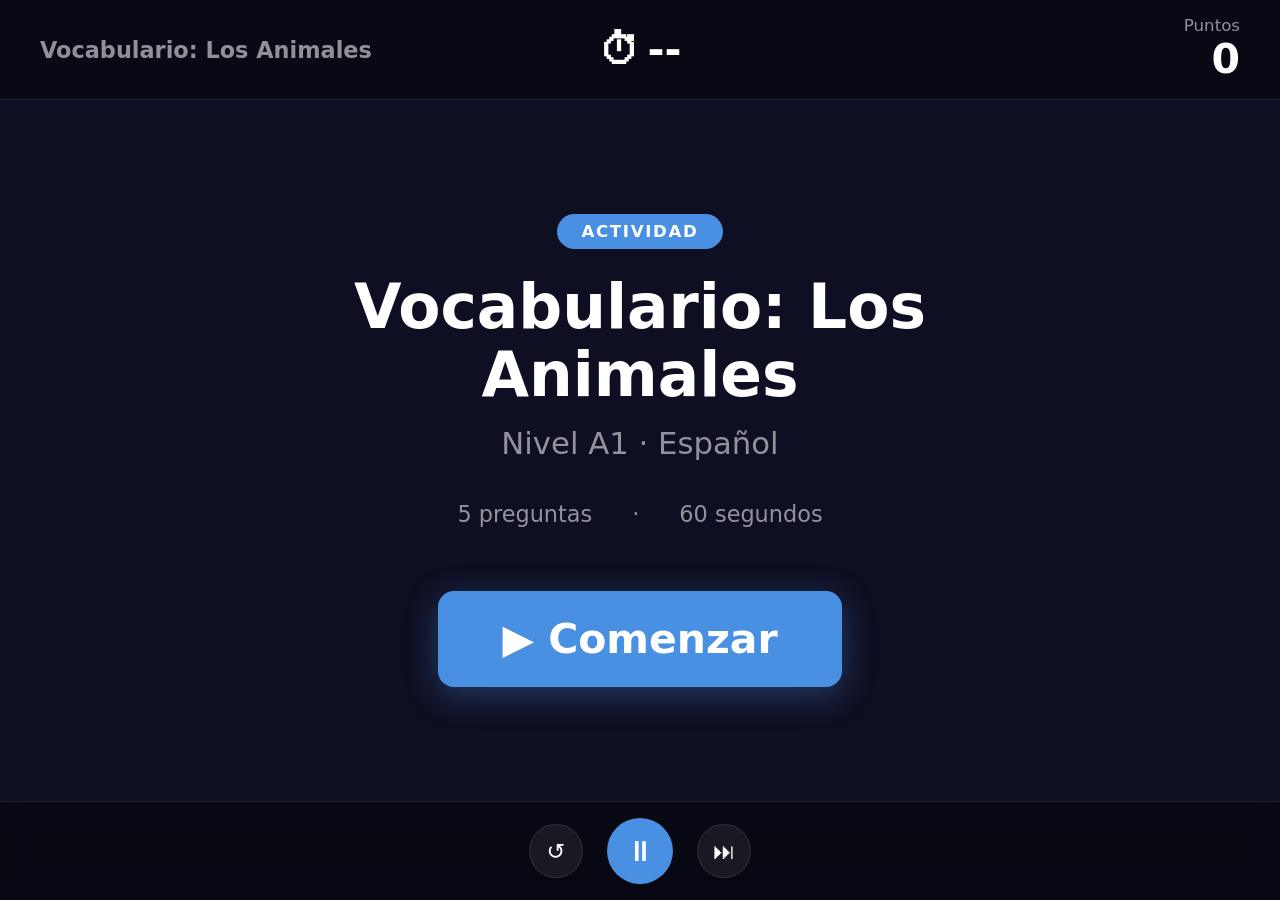
==== tv/index.html @ 31a85d8f "feat: add EduPlay educational platform MVP (Part 1) Modular activity engine with Quiz template, cent" ====
<!DOCTYPE html>
<html lang="es">
<head>
  <meta charset="UTF-8">
  <meta name="viewport" content="width=device-width, initial-scale=1.0">
  <title>EduPlay — Actividades Educativas</title>
  <link rel="stylesheet" href="styles/base.css">
  <link rel="stylesheet" href="styles/layout.css">
  <link rel="stylesheet" href="styles/components.css">
</head>
<body>
  <div id="app">
    <div id="player-container">
      <div id="hud"></div>
      <div id="main-area"></div>
      <div id="controls"></div>
    </div>
  </div>
  <script type="module" src="main.js"></script>
</body>
</html>
---- tv/styles/base.css ----
/* ═══════════════════════════════════════════════════════════
   BASE — CSS custom properties (skin: default) + reset
   ═══════════════════════════════════════════════════════════ */

:root {
  /* ── Colors ─────────────────────────────────────────────── */
  --skin-bg:           #0f0f23;
  --skin-surface:      #1a1a35;
  --skin-primary:      #4a90e2;
  --skin-primary-dark: #357abd;
  --skin-correct:      #4caf50;
  --skin-correct-bg:   rgba(76, 175, 80, 0.15);
  --skin-wrong:        #f44336;
  --skin-wrong-bg:     rgba(244, 67, 54, 0.15);
  --skin-text:         #ffffff;
  --skin-text-muted:   rgba(255, 255, 255, 0.55);
  --skin-card-bg:      rgba(255, 255, 255, 0.07);
  --skin-card-hover:   rgba(255, 255, 255, 0.14);
  --skin-border:       rgba(255, 255, 255, 0.1);

  /* ── Typography — fluid scale for large screens ──────────── */
  --font-sm:  clamp(0.85rem, 1.3vw,  1.05rem);
  --font-base:clamp(1rem,    1.8vw,  1.4rem);
  --font-lg:  clamp(1.3rem,  2.4vw,  2rem);
  --font-xl:  clamp(1.7rem,  3.2vw,  2.8rem);
  --font-xxl: clamp(2.2rem,  4.8vw,  4.2rem);

  /* ── Spacing ─────────────────────────────────────────────── */
  --space-xs: 0.5rem;
  --space-sm: 1rem;
  --space-md: 1.5rem;
  --space-lg: 2.5rem;
  --space-xl: 4rem;

  /* ── Shape ───────────────────────────────────────────────── */
  --skin-btn-radius:  16px;
  --skin-card-radius: 20px;

  /* ── Motion ──────────────────────────────────────────────── */
  --t-fast: 150ms ease;
  --t-base: 300ms ease;
  --t-slow: 500ms ease;

  /* ── Font stack (optimised for Windows interactive boards) ── */
  --skin-font: 'Segoe UI', system-ui, -apple-system, sans-serif;
}

/* ─── Reset ─────────────────────────────────────────────── */
*, *::before, *::after {
  box-sizing: border-box;
  margin: 0;
  padding: 0;
}

html, body {
  height: 100%;
  overflow: hidden;
}

body {
  font-family: var(--skin-font);
  font-size: var(--font-base);
  color: var(--skin-text);
  background-color: var(--skin-bg);
  -webkit-font-smoothing: antialiased;
  touch-action: manipulation;
}

button {
  font-family: inherit;
  cursor: pointer;
  border: none;
  background: none;
  color: inherit;
}

img {
  display: block;
  max-width: 100%;
}

/* ─── Global utilities ───────────────────────────────────── */
.hidden { display: none !important; }

.fade-in {
  animation: fadeIn var(--t-base) forwards;
}

@keyframes fadeIn {
  from { opacity: 0; transform: translateY(12px); }
  to   { opacity: 1; transform: translateY(0); }
}
---- tv/styles/layout.css ----
/* ═══════════════════════════════════════════════════════════
   LAYOUT — Player grid (HUD | main | controls)
   ═══════════════════════════════════════════════════════════ */

#app {
  width: 100vw;
  height: 100vh;
  display: flex;
  align-items: stretch;
}

#player-container {
  width: 100%;
  height: 100%;
  display: grid;
  grid-template-rows: auto 1fr auto;
  position: relative;
}

/* ─── HUD (top bar) ──────────────────────────────────────── */
#hud {
  display: flex;
  align-items: center;
  justify-content: space-between;
  padding: var(--space-sm) var(--space-lg);
  background: rgba(0, 0, 0, 0.35);
  backdrop-filter: blur(12px);
  border-bottom: 1px solid var(--skin-border);
  min-height: 72px;
  z-index: 10;
}

/* ─── Main content area ───────────────────────────────────── */
#main-area {
  display: flex;
  align-items: center;
  justify-content: center;
  padding: var(--space-lg);
  overflow: hidden;
  position: relative;
}

/* ─── Teacher controls (bottom bar) ──────────────────────── */
#controls {
  display: flex;
  align-items: center;
  justify-content: center;
  gap: var(--space-md);
  padding: var(--space-sm) var(--space-lg);
  background: rgba(0, 0, 0, 0.45);
  backdrop-filter: blur(12px);
  border-top: 1px solid var(--skin-border);
  min-height: 72px;
  z-index: 10;
}
---- tv/styles/components.css ----
/* ═══════════════════════════════════════════════════════════
   COMPONENTS — HUD · Controls · Start · End · Quiz
   ═══════════════════════════════════════════════════════════ */

/* ─── HUD ────────────────────────────────────────────────── */
.hud-left  { flex: 1; overflow: hidden; }
.hud-center { flex: 1; display: flex; justify-content: center; }
.hud-right  { flex: 1; display: flex; justify-content: flex-end; }

.hud-title {
  font-size: var(--font-base);
  font-weight: 600;
  color: var(--skin-text-muted);
  white-space: nowrap;
  overflow: hidden;
  text-overflow: ellipsis;
}

.hud-timer {
  display: flex;
  align-items: center;
  gap: var(--space-xs);
  font-size: var(--font-xl);
  font-weight: 700;
  font-variant-numeric: tabular-nums;
}

.hud-timer.timer-warning {
  color: var(--skin-wrong);
  animation: timerPulse 1s infinite;
}

@keyframes timerPulse {
  0%, 100% { opacity: 1; }
  50%       { opacity: 0.45; }
}

.hud-score {
  display: flex;
  flex-direction: column;
  align-items: flex-end;
}

.score-label { font-size: var(--font-sm); color: var(--skin-text-muted); }

.score-value {
  font-size: var(--font-xl);
  font-weight: 700;
  font-variant-numeric: tabular-nums;
}

.score-value.score-bump { animation: scoreBump 300ms ease; }

@keyframes scoreBump {
  0%   { transform: scale(1); }
  50%  { transform: scale(1.35); color: var(--skin-correct); }
  100% { transform: scale(1); }
}

/* ─── Teacher controls ────────────────────────────────────── */
.controls-bar {
  display: flex;
  gap: var(--space-md);
  align-items: center;
}

.ctrl-btn {
  display: flex;
  align-items: center;
  justify-content: center;
  width: 54px;
  height: 54px;
  border-radius: 50%;
  font-size: 1.4rem;
  background: var(--skin-card-bg);
  color: var(--skin-text);
  border: 1px solid var(--skin-border);
  transition: background var(--t-fast), transform var(--t-fast);
}

.ctrl-btn:hover  { background: var(--skin-card-hover); transform: scale(1.06); }
.ctrl-btn:active { transform: scale(0.94); }

.ctrl-btn.ctrl-primary {
  background: var(--skin-primary);
  border-color: transparent;
  width: 66px;
  height: 66px;
  font-size: 1.8rem;
}

.ctrl-btn.ctrl-primary:hover { background: var(--skin-primary-dark); }

/* ─── Start Screen ────────────────────────────────────────── */
.start-screen {
  display: flex;
  align-items: center;
  justify-content: center;
  width: 100%;
  height: 100%;
}

.start-content {
  text-align: center;
  max-width: 820px;
  padding: var(--space-xl);
}

.start-badge {
  display: inline-block;
  background: var(--skin-primary);
  color: #fff;
  padding: var(--space-xs) var(--space-md);
  border-radius: 999px;
  font-size: var(--font-sm);
  font-weight: 700;
  text-transform: uppercase;
  letter-spacing: 0.1em;
  margin-bottom: var(--space-md);
}

.start-title {
  font-size: var(--font-xxl);
  font-weight: 800;
  line-height: 1.1;
  margin-bottom: var(--space-sm);
}

.start-subtitle {
  font-size: var(--font-lg);
  color: var(--skin-text-muted);
  margin-bottom: var(--space-lg);
}

.start-meta {
  display: flex;
  gap: var(--space-lg);
  justify-content: center;
  color: var(--skin-text-muted);
  font-size: var(--font-base);
  margin-bottom: var(--space-xl);
}

.start-meta span::before {
  content: '·';
  margin-right: var(--space-lg);
}

.start-meta span:first-child::before { content: ''; margin-right: 0; }

.btn-start {
  display: inline-flex;
  align-items: center;
  justify-content: center;
  gap: var(--space-sm);
  background: var(--skin-primary);
  color: #fff;
  font-size: var(--font-xl);
  font-weight: 700;
  padding: var(--space-md) var(--space-xl);
  border-radius: var(--skin-btn-radius);
  min-width: 300px;
  transition: background var(--t-fast), transform var(--t-fast), box-shadow var(--t-fast);
  box-shadow: 0 8px 32px rgba(74, 144, 226, 0.35);
}

.btn-start:hover  {
  background: var(--skin-primary-dark);
  transform: translateY(-3px);
  box-shadow: 0 12px 40px rgba(74, 144, 226, 0.5);
}

.btn-start:active { transform: translateY(0); box-shadow: none; }

/* ─── Quiz Template ───────────────────────────────────────── */
.quiz-wrapper {
  width: 100%;
  max-width: 1200px;
  display: flex;
  flex-direction: column;
  gap: var(--space-lg);
}

.quiz-progress {
  display: flex;
  justify-content: flex-end;
  font-size: var(--font-sm);
  color: var(--skin-text-muted);
  font-variant-numeric: tabular-nums;
}

.quiz-question {
  text-align: center;
  background: var(--skin-card-bg);
  border: 1px solid var(--skin-border);
  border-radius: var(--skin-card-radius);
  padding: var(--space-lg) var(--space-xl);
}

.quiz-question p {
  font-size: var(--font-xl);
  font-weight: 700;
  line-height: 1.3;
}

.quiz-image {
  max-height: 180px;
  margin: 0 auto var(--space-md);
  border-radius: 12px;
  object-fit: contain;
}

.quiz-options {
  display: grid;
  grid-template-columns: 1fr 1fr;
  gap: var(--space-md);
}

.quiz-option {
  display: flex;
  align-items: center;
  gap: var(--space-md);
  background: var(--skin-card-bg);
  border: 2px solid var(--skin-border);
  border-radius: var(--skin-btn-radius);
  padding: var(--space-md) var(--space-lg);
  font-size: var(--font-lg);
  font-weight: 600;
  color: var(--skin-text);
  text-align: left;
  min-height: 88px;
  cursor: pointer;
  transition: background var(--t-fast), border-color var(--t-fast), transform var(--t-fast);
}

.quiz-option:not(:disabled):hover {
  background: var(--skin-card-hover);
  border-color: var(--skin-primary);
  transform: translateY(-3px);
}

.quiz-option:not(:disabled):active { transform: translateY(0); }

.quiz-option.correct {
  background: var(--skin-correct-bg);
  border-color: var(--skin-correct);
  animation: correctPop 400ms ease;
}

.quiz-option.wrong {
  background: var(--skin-wrong-bg);
  border-color: var(--skin-wrong);
  animation: wrongShake 400ms ease;
}

.quiz-option:disabled { cursor: default; }

.option-letter {
  display: flex;
  align-items: center;
  justify-content: center;
  width: 44px;
  height: 44px;
  border-radius: 50%;
  background: var(--skin-border);
  font-size: var(--font-base);
  font-weight: 800;
  flex-shrink: 0;
  transition: background var(--t-fast);
}

.quiz-option.correct .option-letter { background: var(--skin-correct); }
.quiz-option.wrong   .option-letter { background: var(--skin-wrong); }

.option-text { flex: 1; }

@keyframes correctPop {
  0%   { transform: scale(1); }
  40%  { transform: scale(1.04); }
  100% { transform: scale(1); }
}

@keyframes wrongShake {
  0%, 100% { transform: translateX(0); }
  20%       { transform: translateX(-10px); }
  60%       { transform: translateX(10px); }
}

/* ─── End Screen ──────────────────────────────────────────── */
.end-screen {
  display: flex;
  align-items: center;
  justify-content: center;
  width: 100%;
  height: 100%;
}

.end-content {
  text-align: center;
  max-width: 720px;
  padding: var(--space-xl);
}

.end-emoji {
  font-size: 5rem;
  line-height: 1;
  margin-bottom: var(--space-md);
}

.end-title {
  font-size: var(--font-xxl);
  font-weight: 800;
  margin-bottom: var(--space-lg);
}

.end-score-ring {
  display: flex;
  flex-direction: column;
  align-items: center;
  justify-content: center;
  width: 180px;
  height: 180px;
  border-radius: 50%;
  border: 8px solid var(--skin-primary);
  margin: 0 auto var(--space-lg);
  box-shadow: 0 0 40px rgba(74, 144, 226, 0.3);
}

.end-score-pct   { font-size: var(--font-xxl); font-weight: 800; line-height: 1; }
.end-score-label { font-size: var(--font-sm);  color: var(--skin-text-muted); }

.end-stats {
  display: flex;
  gap: var(--space-xl);
  justify-content: center;
  margin-bottom: var(--space-xl);
}

.end-stat {
  display: flex;
  flex-direction: column;
  align-items: center;
  gap: 4px;
}

.stat-value { font-size: var(--font-xl);  font-weight: 700; }
.stat-label { font-size: var(--font-sm);  color: var(--skin-text-muted); }

.btn-restart {
  display: inline-flex;
  align-items: center;
  justify-content: center;
  gap: var(--space-sm);
  background: var(--skin-card-bg);
  border: 2px solid var(--skin-border);
  color: var(--skin-text);
  font-size: var(--font-lg);
  font-weight: 600;
  padding: var(--space-md) var(--space-xl);
  border-radius: var(--skin-btn-radius);
  transition: background var(--t-fast), border-color var(--t-fast);
}

.btn-restart:hover {
  background: var(--skin-card-hover);
  border-color: var(--skin-primary);
}
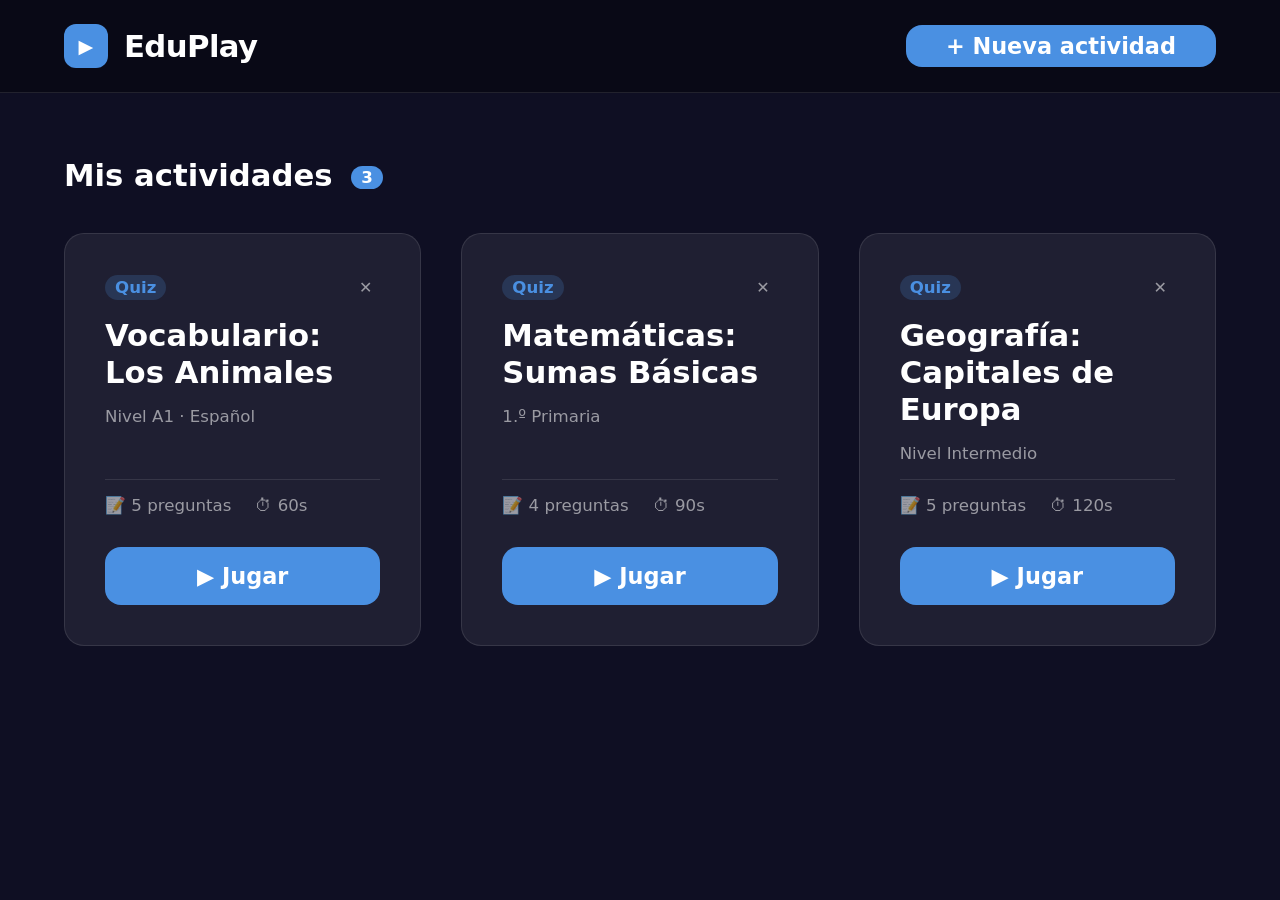
==== commit b9fd95d9: "feat: add app shell with router, storage, home, editor and views (Part 2) - core/router.js: hash-bas" ====
--- a/tv/index.html
+++ b/tv/index.html
@@ -7,15 +7,10 @@
   <link rel="stylesheet" href="styles/base.css">
   <link rel="stylesheet" href="styles/layout.css">
   <link rel="stylesheet" href="styles/components.css">
+  <link rel="stylesheet" href="styles/views.css">
 </head>
 <body>
-  <div id="app">
-    <div id="player-container">
-      <div id="hud"></div>
-      <div id="main-area"></div>
-      <div id="controls"></div>
-    </div>
-  </div>
+  <div id="app"></div>
   <script type="module" src="main.js"></script>
 </body>
 </html>
--- a/tv/styles/base.css
+++ b/tv/styles/base.css
@@ -54,7 +54,7 @@
 
 html, body {
   height: 100%;
-  overflow: hidden;
+  /* overflow managed per-view: player locks, others scroll */
 }
 
 body {
--- a/tv/styles/layout.css
+++ b/tv/styles/layout.css
@@ -1,21 +1,6 @@
 /* ═══════════════════════════════════════════════════════════
-   LAYOUT — Player grid (HUD | main | controls)
+   LAYOUT — Shared structural rules
    ═══════════════════════════════════════════════════════════ */
-
-#app {
-  width: 100vw;
-  height: 100vh;
-  display: flex;
-  align-items: stretch;
-}
-
-#player-container {
-  width: 100%;
-  height: 100%;
-  display: grid;
-  grid-template-rows: auto 1fr auto;
-  position: relative;
-}
 
 /* ─── HUD (top bar) ──────────────────────────────────────── */
 #hud {
--- a/tv/styles/components.css
+++ b/tv/styles/components.css
@@ -346,6 +346,13 @@
 .stat-value { font-size: var(--font-xl);  font-weight: 700; }
 .stat-label { font-size: var(--font-sm);  color: var(--skin-text-muted); }
 
+.end-actions {
+  display: flex;
+  gap: var(--space-md);
+  justify-content: center;
+  flex-wrap: wrap;
+}
+
 .btn-restart {
   display: inline-flex;
   align-items: center;
@@ -365,3 +372,20 @@
   background: var(--skin-card-hover);
   border-color: var(--skin-primary);
 }
+
+.btn-home {
+  display: inline-flex;
+  align-items: center;
+  justify-content: center;
+  gap: var(--space-sm);
+  background: transparent;
+  border: 2px solid var(--skin-border);
+  color: var(--skin-text-muted);
+  font-size: var(--font-lg);
+  font-weight: 600;
+  padding: var(--space-md) var(--space-xl);
+  border-radius: var(--skin-btn-radius);
+  cursor: pointer;
+  transition: color var(--t-fast), border-color var(--t-fast);
+}
+.btn-home:hover { color: var(--skin-text); border-color: var(--skin-text-muted); }
--- a/tv/styles/views.css
+++ b/tv/styles/views.css
@@ -0,0 +1,450 @@
+/* ═══════════════════════════════════════════════════════════
+   VIEWS — Home · Selector · Editor · Player wrapper
+   ═══════════════════════════════════════════════════════════ */
+
+/* ─── App-level ───────────────────────────────────────────── */
+#app {
+  width: 100vw;
+  min-height: 100vh;
+}
+
+/* Player view locks to viewport — others scroll */
+#app.view-player {
+  height: 100vh;
+  overflow: hidden;
+}
+
+/* ─── Shared ──────────────────────────────────────────────── */
+.btn-back {
+  display: inline-flex;
+  align-items: center;
+  gap: var(--space-xs);
+  background: var(--skin-card-bg);
+  border: 1px solid var(--skin-border);
+  color: var(--skin-text-muted);
+  font-size: var(--font-base);
+  padding: var(--space-xs) var(--space-md);
+  border-radius: 999px;
+  cursor: pointer;
+  transition: color var(--t-fast), background var(--t-fast);
+  flex-shrink: 0;
+}
+.btn-back:hover { color: var(--skin-text); background: var(--skin-card-hover); }
+
+.btn-primary {
+  display: inline-flex;
+  align-items: center;
+  gap: var(--space-xs);
+  background: var(--skin-primary);
+  color: #fff;
+  font-size: var(--font-base);
+  font-weight: 700;
+  padding: var(--space-xs) var(--space-lg);
+  border-radius: var(--skin-btn-radius);
+  cursor: pointer;
+  transition: background var(--t-fast), transform var(--t-fast);
+  flex-shrink: 0;
+}
+.btn-primary:hover { background: var(--skin-primary-dark); transform: translateY(-1px); }
+
+.icon-btn {
+  background: transparent;
+  border: none;
+  color: var(--skin-text-muted);
+  font-size: 1rem;
+  padding: 4px 8px;
+  border-radius: 6px;
+  cursor: pointer;
+  transition: color var(--t-fast), background var(--t-fast);
+}
+.icon-btn:hover { color: var(--skin-wrong); background: var(--skin-wrong-bg); }
+
+.view-subtitle { color: var(--skin-text-muted); font-size: var(--font-sm); margin-top: 4px; }
+
+.badge {
+  display: inline-block;
+  background: var(--skin-primary);
+  color: #fff;
+  font-size: var(--font-sm);
+  font-weight: 700;
+  padding: 2px 10px;
+  border-radius: 999px;
+  margin-left: var(--space-xs);
+  vertical-align: middle;
+}
+
+/* ─── Home ────────────────────────────────────────────────── */
+.view-home {
+  display: flex;
+  flex-direction: column;
+  min-height: 100vh;
+}
+
+.home-header {
+  display: flex;
+  align-items: center;
+  justify-content: space-between;
+  padding: var(--space-md) var(--space-xl);
+  background: rgba(0,0,0,0.35);
+  backdrop-filter: blur(12px);
+  border-bottom: 1px solid var(--skin-border);
+  position: sticky;
+  top: 0;
+  z-index: 100;
+}
+
+.home-logo {
+  display: flex;
+  align-items: center;
+  gap: var(--space-sm);
+}
+.logo-mark {
+  display: flex; align-items: center; justify-content: center;
+  width: 44px; height: 44px;
+  background: var(--skin-primary);
+  border-radius: 12px;
+  font-size: 1.2rem;
+}
+.logo-name {
+  font-size: var(--font-lg);
+  font-weight: 800;
+  letter-spacing: -0.02em;
+}
+
+.home-body {
+  flex: 1;
+  padding: var(--space-xl);
+  max-width: 1400px;
+  margin: 0 auto;
+  width: 100%;
+}
+
+.section-title {
+  font-size: var(--font-lg);
+  font-weight: 700;
+  margin-bottom: var(--space-lg);
+}
+
+.activities-grid {
+  display: grid;
+  grid-template-columns: repeat(auto-fill, minmax(300px, 1fr));
+  gap: var(--space-lg);
+}
+
+.activity-card {
+  background: var(--skin-card-bg);
+  border: 1px solid var(--skin-border);
+  border-radius: var(--skin-card-radius);
+  padding: var(--space-lg);
+  cursor: pointer;
+  transition: background var(--t-fast), border-color var(--t-fast), transform var(--t-fast);
+  display: flex;
+  flex-direction: column;
+  gap: var(--space-sm);
+}
+.activity-card:hover {
+  background: var(--skin-card-hover);
+  border-color: var(--skin-primary);
+  transform: translateY(-3px);
+}
+
+.card-top {
+  display: flex;
+  align-items: center;
+  justify-content: space-between;
+}
+
+.card-template-badge {
+  display: inline-block;
+  background: rgba(74,144,226,0.2);
+  color: var(--skin-primary);
+  font-size: var(--font-sm);
+  font-weight: 700;
+  padding: 3px 10px;
+  border-radius: 999px;
+}
+
+.card-title {
+  font-size: var(--font-lg);
+  font-weight: 700;
+  line-height: 1.2;
+}
+.card-subtitle { font-size: var(--font-sm); color: var(--skin-text-muted); }
+
+.card-meta {
+  display: flex;
+  gap: var(--space-md);
+  font-size: var(--font-sm);
+  color: var(--skin-text-muted);
+  margin-top: auto;
+  padding-top: var(--space-sm);
+  border-top: 1px solid var(--skin-border);
+}
+
+.btn-play-card {
+  width: 100%;
+  padding: var(--space-sm);
+  background: var(--skin-primary);
+  color: #fff;
+  font-size: var(--font-base);
+  font-weight: 700;
+  border-radius: var(--skin-btn-radius);
+  cursor: pointer;
+  transition: background var(--t-fast);
+  margin-top: var(--space-sm);
+}
+.btn-play-card:hover { background: var(--skin-primary-dark); }
+
+.empty-state {
+  display: flex;
+  flex-direction: column;
+  align-items: center;
+  justify-content: center;
+  gap: var(--space-md);
+  padding: var(--space-xl) * 2;
+  text-align: center;
+  min-height: 50vh;
+}
+.empty-icon { font-size: 5rem; }
+.empty-state h2 { font-size: var(--font-xl); }
+.empty-state p  { color: var(--skin-text-muted); }
+
+/* ─── Template selector ───────────────────────────────────── */
+.view-selector {
+  min-height: 100vh;
+  display: flex;
+  flex-direction: column;
+}
+
+.selector-header {
+  display: flex;
+  align-items: center;
+  gap: var(--space-lg);
+  padding: var(--space-lg) var(--space-xl);
+  border-bottom: 1px solid var(--skin-border);
+  background: rgba(0,0,0,0.35);
+  backdrop-filter: blur(12px);
+}
+.selector-header h1 { font-size: var(--font-xl); font-weight: 800; }
+
+.template-grid {
+  display: grid;
+  grid-template-columns: repeat(auto-fill, minmax(260px, 1fr));
+  gap: var(--space-lg);
+  padding: var(--space-xl);
+  max-width: 1200px;
+  margin: 0 auto;
+  width: 100%;
+}
+
+.template-card {
+  display: flex;
+  flex-direction: column;
+  align-items: center;
+  gap: var(--space-sm);
+  background: var(--skin-card-bg);
+  border: 2px solid var(--skin-border);
+  border-radius: var(--skin-card-radius);
+  padding: var(--space-xl) var(--space-lg);
+  cursor: pointer;
+  transition: background var(--t-fast), border-color var(--t-fast), transform var(--t-fast);
+  text-align: center;
+  position: relative;
+}
+.template-card:not([disabled]):hover {
+  background: var(--skin-card-hover);
+  border-color: var(--skin-primary);
+  transform: translateY(-4px);
+}
+.template-card--soon { opacity: 0.5; cursor: not-allowed; }
+
+.tpl-icon { font-size: 3.5rem; line-height: 1; }
+.tpl-name { font-size: var(--font-lg); font-weight: 700; }
+.tpl-desc { font-size: var(--font-sm); color: var(--skin-text-muted); }
+
+.tpl-soon-badge {
+  position: absolute;
+  top: var(--space-sm);
+  right: var(--space-sm);
+  background: var(--skin-surface);
+  border: 1px solid var(--skin-border);
+  color: var(--skin-text-muted);
+  font-size: 0.75rem;
+  padding: 2px 8px;
+  border-radius: 999px;
+}
+
+/* ─── Editor ──────────────────────────────────────────────── */
+.view-editor {
+  min-height: 100vh;
+  display: flex;
+  flex-direction: column;
+}
+
+.editor-header {
+  display: flex;
+  align-items: center;
+  justify-content: space-between;
+  gap: var(--space-lg);
+  padding: var(--space-md) var(--space-xl);
+  background: rgba(0,0,0,0.35);
+  backdrop-filter: blur(12px);
+  border-bottom: 1px solid var(--skin-border);
+  position: sticky;
+  top: 0;
+  z-index: 100;
+}
+.editor-header h1 { font-size: var(--font-lg); font-weight: 800; }
+
+.editor-body {
+  flex: 1;
+  padding: var(--space-xl);
+  max-width: 900px;
+  margin: 0 auto;
+  width: 100%;
+  display: flex;
+  flex-direction: column;
+  gap: var(--space-xl);
+}
+
+.editor-section { display: flex; flex-direction: column; gap: var(--space-md); }
+
+.section-label {
+  font-size: var(--font-base);
+  font-weight: 700;
+  color: var(--skin-text-muted);
+  text-transform: uppercase;
+  letter-spacing: 0.08em;
+  padding-bottom: var(--space-xs);
+  border-bottom: 1px solid var(--skin-border);
+}
+
+.field-group { display: flex; flex-direction: column; gap: 6px; }
+.field-group--inline { flex-direction: row; align-items: center; gap: var(--space-md); }
+
+.field-label {
+  font-size: var(--font-sm);
+  font-weight: 600;
+  color: var(--skin-text-muted);
+}
+.required { color: var(--skin-wrong); }
+
+.field-input {
+  background: var(--skin-card-bg);
+  border: 1px solid var(--skin-border);
+  border-radius: 10px;
+  color: var(--skin-text);
+  font-family: var(--skin-font);
+  font-size: var(--font-base);
+  padding: var(--space-sm) var(--space-md);
+  width: 100%;
+  transition: border-color var(--t-fast);
+}
+.field-input:focus { outline: none; border-color: var(--skin-primary); }
+.field-input--sm   { width: 100px; }
+
+.field-textarea { resize: vertical; min-height: 72px; }
+
+.config-row {
+  display: flex;
+  flex-wrap: wrap;
+  align-items: center;
+  gap: var(--space-lg);
+}
+
+.toggle-label {
+  display: flex;
+  align-items: center;
+  gap: var(--space-xs);
+  font-size: var(--font-sm);
+  cursor: pointer;
+  user-select: none;
+}
+.toggle-label input[type="checkbox"] { width: 18px; height: 18px; cursor: pointer; }
+
+/* Question cards */
+.question-card {
+  background: var(--skin-card-bg);
+  border: 1px solid var(--skin-border);
+  border-radius: var(--skin-card-radius);
+  padding: var(--space-lg);
+  display: flex;
+  flex-direction: column;
+  gap: var(--space-md);
+  margin-bottom: var(--space-md);
+}
+
+.q-header {
+  display: flex;
+  align-items: center;
+  justify-content: space-between;
+}
+.q-number {
+  font-size: var(--font-base);
+  font-weight: 700;
+  color: var(--skin-primary);
+}
+.q-hint { font-size: var(--font-sm); color: var(--skin-text-muted); }
+
+.options-grid { display: flex; flex-direction: column; gap: var(--space-sm); }
+
+.option-row {
+  display: flex;
+  align-items: center;
+  gap: var(--space-sm);
+}
+.opt-radio { width: 20px; height: 20px; cursor: pointer; accent-color: var(--skin-correct); flex-shrink: 0; }
+.opt-letter {
+  display: flex; align-items: center; justify-content: center;
+  width: 34px; height: 34px;
+  background: var(--skin-border);
+  border-radius: 50%;
+  font-size: var(--font-sm);
+  font-weight: 800;
+  flex-shrink: 0;
+}
+.option-row:has(.opt-radio:checked) .opt-letter { background: var(--skin-correct); }
+.option-row:has(.opt-radio:checked) .field-input { border-color: var(--skin-correct); }
+
+.btn-add-question {
+  display: flex;
+  align-items: center;
+  justify-content: center;
+  gap: var(--space-sm);
+  width: 100%;
+  padding: var(--space-md);
+  background: transparent;
+  border: 2px dashed var(--skin-border);
+  border-radius: var(--skin-card-radius);
+  color: var(--skin-text-muted);
+  font-size: var(--font-base);
+  font-weight: 600;
+  cursor: pointer;
+  transition: border-color var(--t-fast), color var(--t-fast);
+}
+.btn-add-question:hover { border-color: var(--skin-primary); color: var(--skin-primary); }
+
+.editor-error {
+  background: var(--skin-wrong-bg);
+  border: 1px solid var(--skin-wrong);
+  border-radius: 10px;
+  padding: var(--space-md);
+  color: var(--skin-wrong);
+  font-size: var(--font-sm);
+  display: flex;
+  flex-direction: column;
+  gap: 4px;
+}
+
+/* ─── Player wrapper ──────────────────────────────────────── */
+#app.view-player {
+  overflow: hidden;
+  height: 100vh;
+}
+
+#player-container {
+  width: 100%;
+  height: 100vh;
+  display: grid;
+  grid-template-rows: auto 1fr auto;
+}
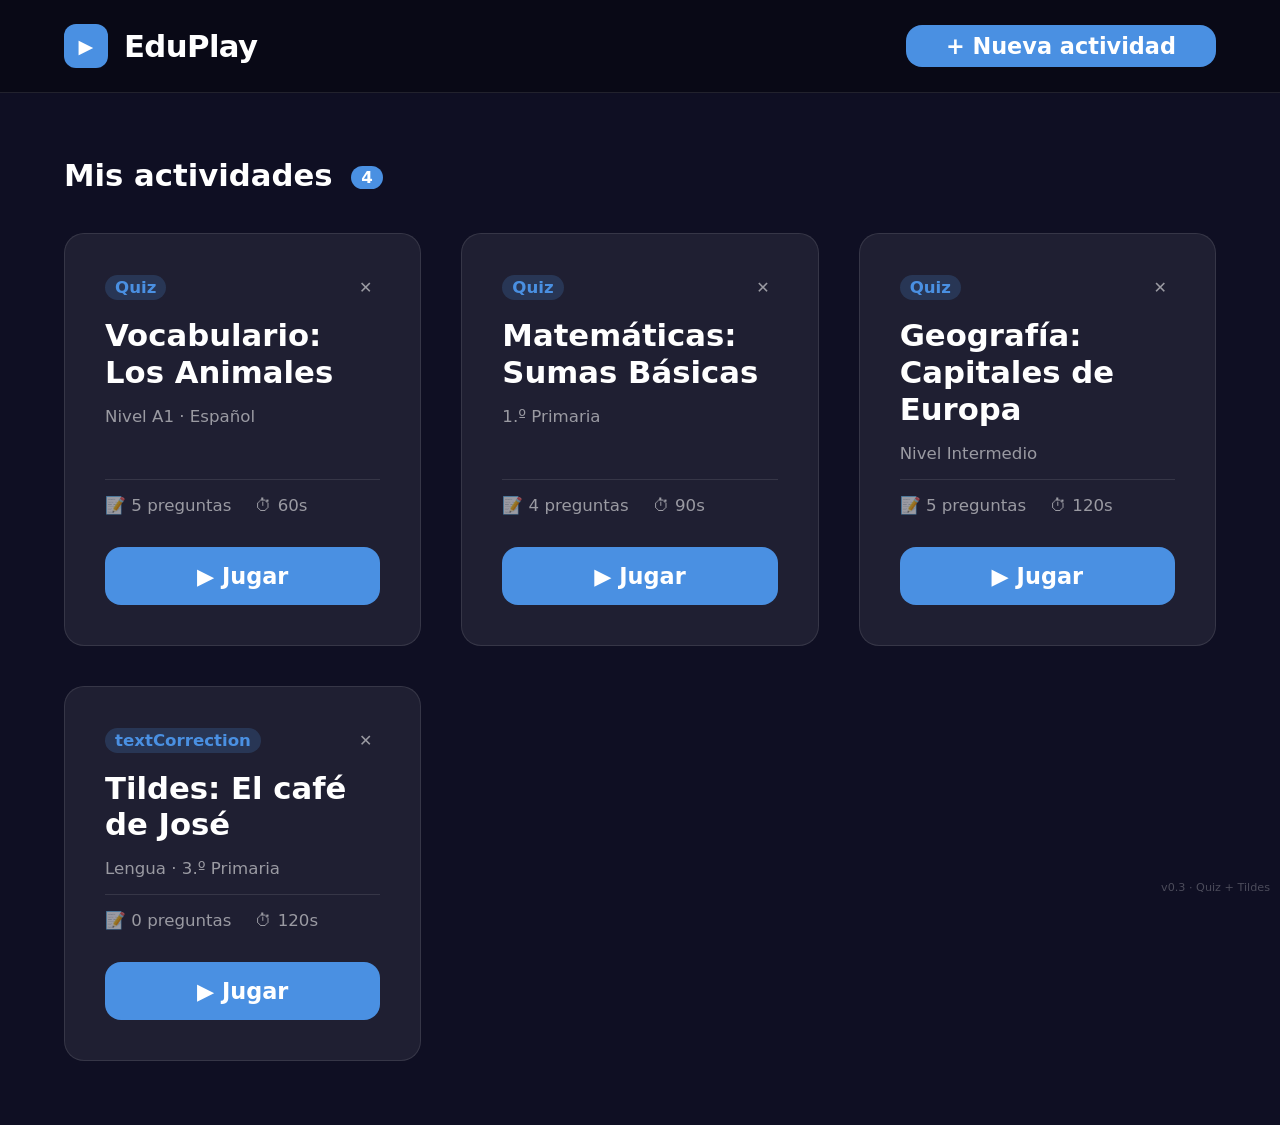
==== commit 630f3ab6: "v0.3 — añade badge de versión visible en esquina inferior derecha https://claude.ai/code/session_019" ====
--- a/tv/index.html
+++ b/tv/index.html
@@ -3,7 +3,7 @@
 <head>
   <meta charset="UTF-8">
   <meta name="viewport" content="width=device-width, initial-scale=1.0">
-  <title>EduPlay — Actividades Educativas</title>
+  <title>EduPlay v0.3 — Actividades Educativas</title>
   <link rel="stylesheet" href="styles/base.css">
   <link rel="stylesheet" href="styles/layout.css">
   <link rel="stylesheet" href="styles/components.css">
@@ -11,6 +11,7 @@
 </head>
 <body>
   <div id="app"></div>
+  <div id="version-badge">v0.3 · Quiz + Tildes</div>
   <script type="module" src="main.js"></script>
 </body>
 </html>
--- a/tv/styles/base.css
+++ b/tv/styles/base.css
@@ -90,3 +90,14 @@
   from { opacity: 0; transform: translateY(12px); }
   to   { opacity: 1; transform: translateY(0); }
 }
+
+#version-badge {
+  position: fixed;
+  bottom: 6px;
+  right: 10px;
+  font-size: 0.7rem;
+  color: rgba(255,255,255,0.25);
+  pointer-events: none;
+  z-index: 9999;
+  font-family: var(--skin-font);
+}
--- a/tv/styles/components.css
+++ b/tv/styles/components.css
@@ -389,3 +389,125 @@
   transition: color var(--t-fast), border-color var(--t-fast);
 }
 .btn-home:hover { color: var(--skin-text); border-color: var(--skin-text-muted); }
+
+/* ─── Text Correction Template ────────────────────────────── */
+.corr-screen {
+  display: flex;
+  flex-direction: column;
+  align-items: center;
+  justify-content: center;
+  width: 100%;
+  height: 100%;
+  gap: var(--space-lg);
+  padding: var(--space-lg);
+}
+
+.corr-instruction {
+  font-size: var(--font-lg);
+  color: var(--skin-text-muted);
+  text-align: center;
+}
+
+.corr-wrapper {
+  position: relative;
+  background: var(--skin-card-bg);
+  border: 1px solid var(--skin-border);
+  border-radius: var(--skin-card-radius);
+  padding: var(--space-xl) var(--space-lg);
+  width: 100%;
+  max-width: 1080px;
+}
+
+.corr-text {
+  font-size: var(--font-xl);
+  font-weight: 600;
+  line-height: 2.4;
+  text-align: center;
+  color: var(--skin-text);
+  position: relative;
+  z-index: 1;
+  pointer-events: none;
+  user-select: none;
+}
+
+.corr-canvas {
+  position: absolute;
+  top: 0;
+  left: 0;
+  width: 100%;
+  height: 100%;
+  z-index: 2;
+  touch-action: none;
+  cursor: crosshair;
+}
+
+.acc-zone {
+  position: relative;
+  color: var(--skin-primary);
+  background: rgba(74, 144, 226, 0.14);
+  border-radius: 4px;
+  padding: 0 2px;
+  transition: background var(--t-fast), color var(--t-fast);
+}
+
+.acc-zone.zone-ok   { color: var(--skin-correct); background: var(--skin-correct-bg); }
+.acc-zone.zone-miss { color: var(--skin-wrong);   background: var(--skin-wrong-bg);   }
+
+.btn-corr-check {
+  display: inline-flex;
+  align-items: center;
+  justify-content: center;
+  gap: var(--space-sm);
+  background: var(--skin-primary);
+  color: #fff;
+  font-size: var(--font-lg);
+  font-weight: 700;
+  padding: var(--space-md) var(--space-xl);
+  border-radius: var(--skin-btn-radius);
+  min-width: 280px;
+  transition: background var(--t-fast), transform var(--t-fast);
+  box-shadow: 0 8px 28px rgba(74, 144, 226, 0.3);
+}
+
+.btn-corr-check:hover:not(:disabled) {
+  background: var(--skin-primary-dark);
+  transform: translateY(-2px);
+}
+
+.btn-corr-check:disabled { opacity: 0.7; cursor: default; }
+
+/* ─── Text Correction Editor preview ──────────────────────── */
+.section-hint {
+  font-size: var(--font-sm);
+  color: var(--skin-text-muted);
+  margin-bottom: var(--space-md);
+}
+
+.corr-preview-box {
+  background: var(--skin-card-bg);
+  border: 1px solid var(--skin-border);
+  border-radius: var(--skin-card-radius);
+  padding: var(--space-md) var(--space-lg);
+  margin-top: var(--space-md);
+}
+
+.preview-label { font-size: var(--font-sm); color: var(--skin-text-muted); margin-bottom: var(--space-xs); }
+
+.preview-text {
+  font-size: var(--font-base);
+  font-weight: 600;
+  line-height: 2;
+  color: var(--skin-text);
+}
+
+.prev-zone {
+  color: var(--skin-primary);
+  background: rgba(74, 144, 226, 0.14);
+  border-radius: 4px;
+  padding: 0 3px;
+  border-bottom: 2px solid var(--skin-primary);
+}
+
+.char-count       { font-size: var(--font-sm); margin-top: var(--space-xs); }
+.char-count--ok   { color: var(--skin-correct); }
+.char-count--err  { color: var(--skin-wrong); }
